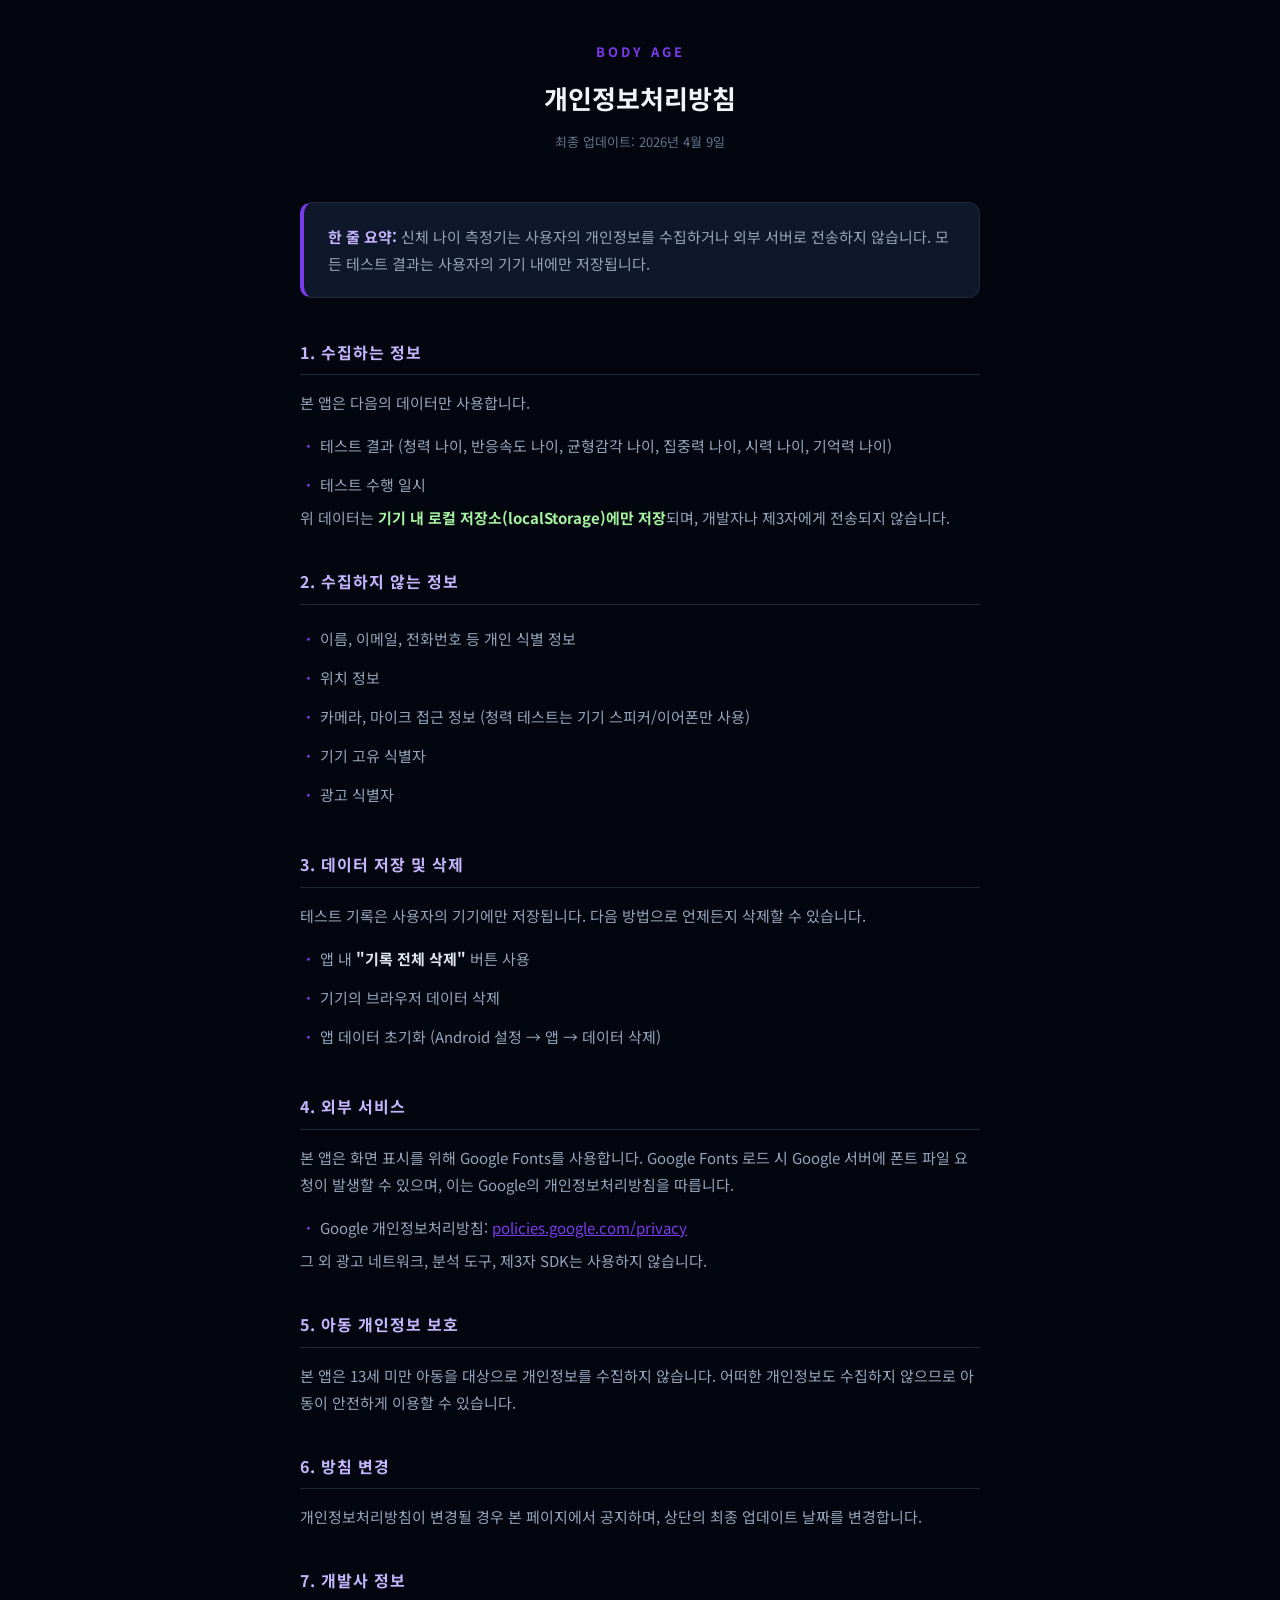
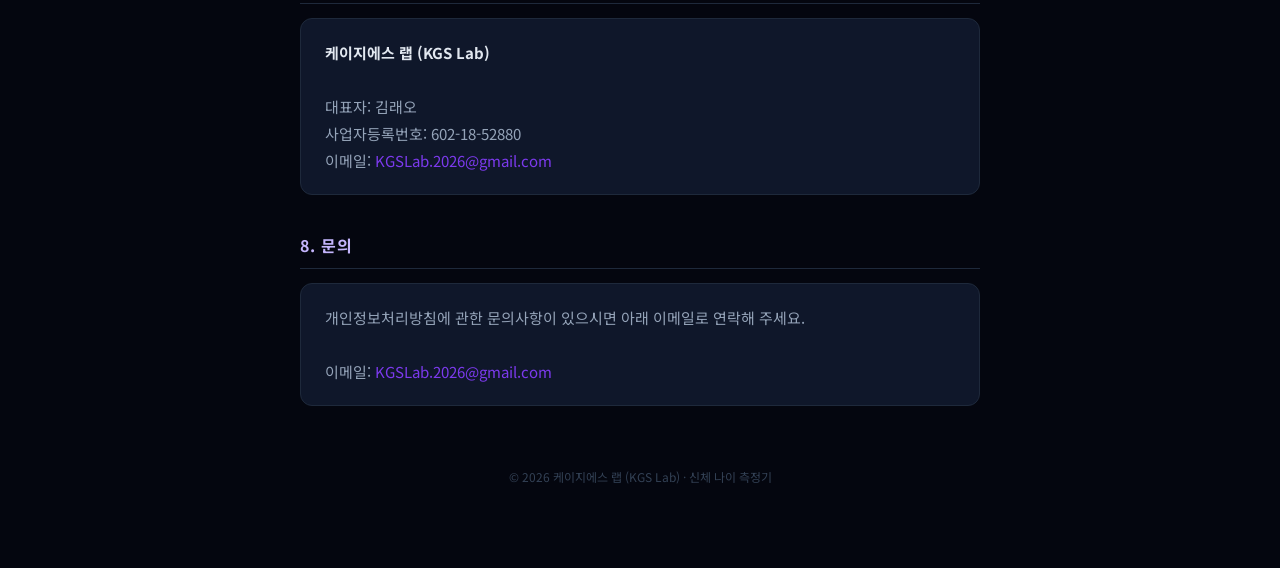
==== privacy.html @ 65163041 "Add files via upload" ====
<!DOCTYPE html>
<html lang="ko">
<head>
    <meta charset="UTF-8">
    <meta name="viewport" content="width=device-width, initial-scale=1.0">
    <title>개인정보처리방침 · 신체 나이 측정기</title>
    <link rel="preconnect" href="https://fonts.googleapis.com">
    <link rel="preconnect" href="https://fonts.gstatic.com" crossorigin>
    <link href="https://fonts.googleapis.com/css2?family=Noto+Sans+KR:wght@400;700&display=swap" rel="stylesheet">
    <style>
        *, *::before, *::after { box-sizing: border-box; margin: 0; padding: 0; }

        body {
            font-family: 'Noto Sans KR', sans-serif;
            background: #04060f;
            color: #e2e8f0;
            line-height: 1.8;
            padding: 40px 20px 80px;
        }

        .container {
            max-width: 680px;
            margin: 0 auto;
        }

        header {
            text-align: center;
            margin-bottom: 48px;
        }

        .app-name {
            font-size: 13px;
            font-weight: 700;
            letter-spacing: 3px;
            color: #7c3aed;
            text-transform: uppercase;
            margin-bottom: 12px;
        }

        h1 {
            font-size: 26px;
            font-weight: 700;
            color: #f1f5f9;
        }

        .updated {
            font-size: 13px;
            color: #64748b;
            margin-top: 8px;
        }

        .summary-box {
            background: #0f172a;
            border: 1px solid #1e293b;
            border-left: 4px solid #7c3aed;
            border-radius: 12px;
            padding: 20px 24px;
            margin-bottom: 40px;
            font-size: 15px;
            color: #94a3b8;
        }

        .summary-box strong {
            color: #c4b5fd;
        }

        section {
            margin-bottom: 36px;
        }

        h2 {
            font-size: 16px;
            font-weight: 700;
            color: #c4b5fd;
            letter-spacing: 1px;
            text-transform: uppercase;
            margin-bottom: 14px;
            padding-bottom: 8px;
            border-bottom: 1px solid #1e293b;
        }

        p {
            font-size: 15px;
            color: #94a3b8;
            margin-bottom: 10px;
        }

        ul {
            list-style: none;
            padding: 0;
        }

        ul li {
            font-size: 15px;
            color: #94a3b8;
            padding: 6px 0 6px 20px;
            position: relative;
        }

        ul li::before {
            content: '·';
            position: absolute;
            left: 6px;
            color: #7c3aed;
            font-weight: 700;
        }

        .highlight {
            color: #a5f3a0;
            font-weight: 700;
        }

        .contact-box {
            background: #0f172a;
            border: 1px solid #1e293b;
            border-radius: 12px;
            padding: 20px 24px;
            font-size: 15px;
            color: #94a3b8;
        }

        .contact-box a {
            color: #7c3aed;
            text-decoration: none;
        }

        footer {
            text-align: center;
            margin-top: 60px;
            font-size: 12px;
            color: #334155;
        }
    </style>
</head>
<body>
    <div class="container">
        <header>
            <div class="app-name">Body Age</div>
            <h1>개인정보처리방침</h1>
            <div class="updated">최종 업데이트: 2026년 4월 9일</div>
        </header>

        <div class="summary-box">
            <strong>한 줄 요약:</strong> 신체 나이 측정기는 사용자의 개인정보를 수집하거나 외부 서버로 전송하지 않습니다. 모든 테스트 결과는 사용자의 기기 내에만 저장됩니다.
        </div>

        <section>
            <h2>1. 수집하는 정보</h2>
            <p>본 앱은 다음의 데이터만 사용합니다.</p>
            <ul>
                <li>테스트 결과 (청력 나이, 반응속도 나이, 균형감각 나이, 집중력 나이, 시력 나이, 기억력 나이)</li>
                <li>테스트 수행 일시</li>
            </ul>
            <p>위 데이터는 <span class="highlight">기기 내 로컬 저장소(localStorage)에만 저장</span>되며, 개발자나 제3자에게 전송되지 않습니다.</p>
        </section>

        <section>
            <h2>2. 수집하지 않는 정보</h2>
            <ul>
                <li>이름, 이메일, 전화번호 등 개인 식별 정보</li>
                <li>위치 정보</li>
                <li>카메라, 마이크 접근 정보 (청력 테스트는 기기 스피커/이어폰만 사용)</li>
                <li>기기 고유 식별자</li>
                <li>광고 식별자</li>
            </ul>
        </section>

        <section>
            <h2>3. 데이터 저장 및 삭제</h2>
            <p>테스트 기록은 사용자의 기기에만 저장됩니다. 다음 방법으로 언제든지 삭제할 수 있습니다.</p>
            <ul>
                <li>앱 내 <strong style="color:#e2e8f0;">"기록 전체 삭제"</strong> 버튼 사용</li>
                <li>기기의 브라우저 데이터 삭제</li>
                <li>앱 데이터 초기화 (Android 설정 → 앱 → 데이터 삭제)</li>
            </ul>
        </section>

        <section>
            <h2>4. 외부 서비스</h2>
            <p>본 앱은 화면 표시를 위해 Google Fonts를 사용합니다. Google Fonts 로드 시 Google 서버에 폰트 파일 요청이 발생할 수 있으며, 이는 Google의 개인정보처리방침을 따릅니다.</p>
            <ul>
                <li>Google 개인정보처리방침: <a href="https://policies.google.com/privacy" style="color:#7c3aed;">policies.google.com/privacy</a></li>
            </ul>
            <p>그 외 광고 네트워크, 분석 도구, 제3자 SDK는 사용하지 않습니다.</p>
        </section>

        <section>
            <h2>5. 아동 개인정보 보호</h2>
            <p>본 앱은 13세 미만 아동을 대상으로 개인정보를 수집하지 않습니다. 어떠한 개인정보도 수집하지 않으므로 아동이 안전하게 이용할 수 있습니다.</p>
        </section>

        <section>
            <h2>6. 방침 변경</h2>
            <p>개인정보처리방침이 변경될 경우 본 페이지에서 공지하며, 상단의 최종 업데이트 날짜를 변경합니다.</p>
        </section>

        <section>
            <h2>7. 개발사 정보</h2>
            <div class="contact-box">
                <strong style="color:#e2e8f0;">케이지에스 랩 (KGS Lab)</strong><br><br>
                대표자: 김래오<br>
                사업자등록번호: 602-18-52880<br>
                이메일: <a href="mailto:KGSLab.2026@gmail.com">KGSLab.2026@gmail.com</a>
            </div>
        </section>

        <section>
            <h2>8. 문의</h2>
            <div class="contact-box">
                개인정보처리방침에 관한 문의사항이 있으시면 아래 이메일로 연락해 주세요.<br><br>
                이메일: <a href="mailto:KGSLab.2026@gmail.com">KGSLab.2026@gmail.com</a>
            </div>
        </section>

        <footer>
            © 2026 케이지에스 랩 (KGS Lab) · 신체 나이 측정기
        </footer>
    </div>
</body>
</html>
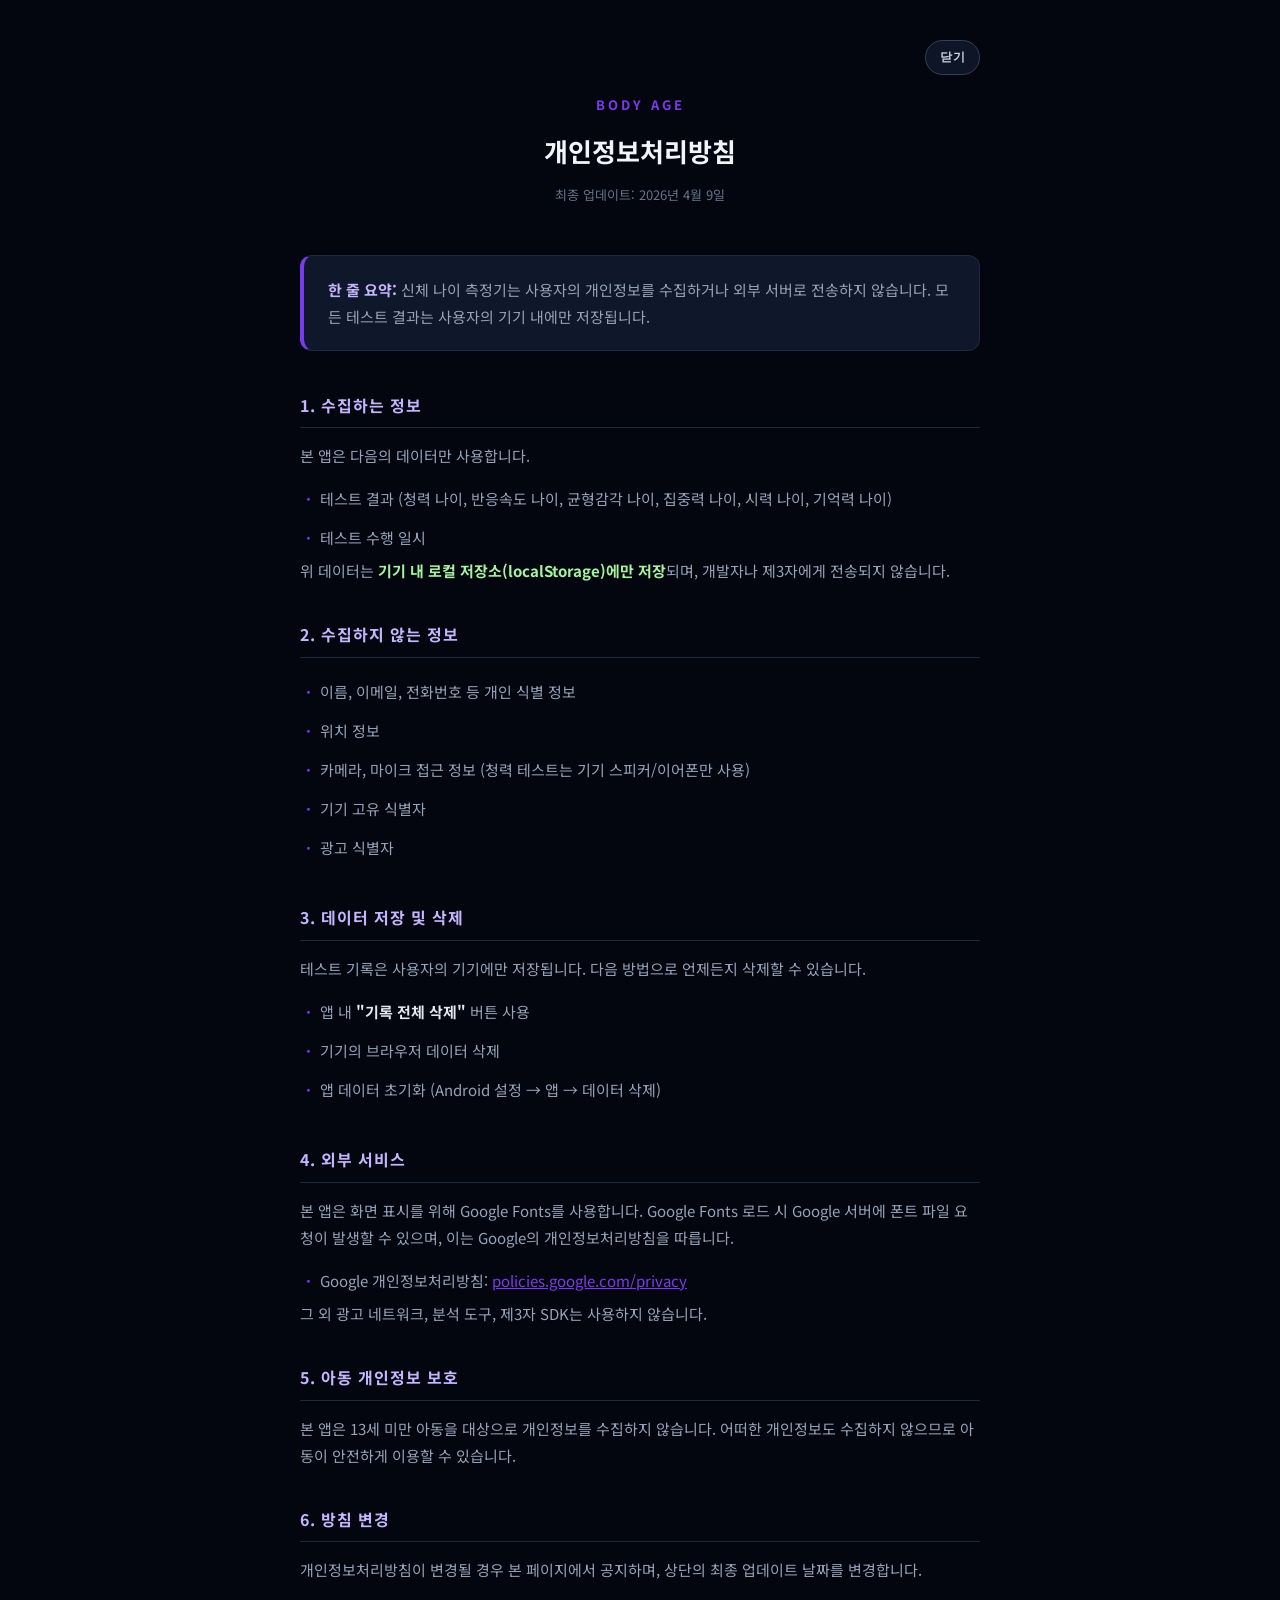
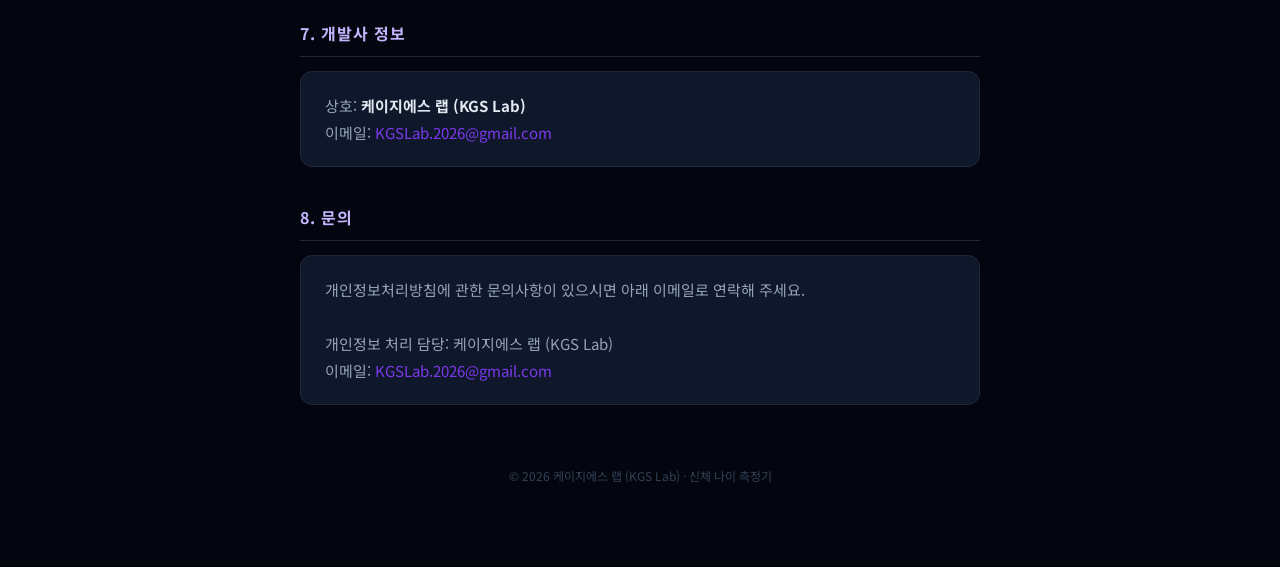
==== commit 2cd806a7: "Add files via upload" ====
--- a/privacy.html
+++ b/privacy.html
@@ -23,6 +23,35 @@
             margin: 0 auto;
         }
 
+        .top-actions {
+            display: flex;
+            justify-content: flex-end;
+            margin-bottom: 18px;
+        }
+
+        .btn-close {
+            border: 1px solid #334155;
+            background: rgba(15, 23, 42, 0.9);
+            color: #cbd5e1;
+            border-radius: 999px;
+            padding: 8px 14px;
+            font-size: 12px;
+            font-weight: 700;
+            letter-spacing: 0.3px;
+            cursor: pointer;
+            transition: all 0.15s ease;
+        }
+
+        .btn-close:hover {
+            border-color: #7c3aed;
+            color: #e2e8f0;
+            background: rgba(124, 58, 237, 0.14);
+        }
+
+        .btn-close:active {
+            transform: scale(0.97);
+        }
+
         header {
             text-align: center;
             margin-bottom: 48px;
@@ -134,6 +163,10 @@
 </head>
 <body>
     <div class="container">
+        <div class="top-actions">
+            <button class="btn-close" id="btn-close" type="button" aria-label="창 닫기">닫기</button>
+        </div>
+
         <header>
             <div class="app-name">Body Age</div>
             <h1>개인정보처리방침</h1>
@@ -197,9 +230,7 @@
         <section>
             <h2>7. 개발사 정보</h2>
             <div class="contact-box">
-                <strong style="color:#e2e8f0;">케이지에스 랩 (KGS Lab)</strong><br><br>
-                대표자: 김래오<br>
-                사업자등록번호: 602-18-52880<br>
+                상호: <strong style="color:#e2e8f0;">케이지에스 랩 (KGS Lab)</strong><br>
                 이메일: <a href="mailto:KGSLab.2026@gmail.com">KGSLab.2026@gmail.com</a>
             </div>
         </section>
@@ -208,6 +239,7 @@
             <h2>8. 문의</h2>
             <div class="contact-box">
                 개인정보처리방침에 관한 문의사항이 있으시면 아래 이메일로 연락해 주세요.<br><br>
+                개인정보 처리 담당: 케이지에스 랩 (KGS Lab)<br>
                 이메일: <a href="mailto:KGSLab.2026@gmail.com">KGSLab.2026@gmail.com</a>
             </div>
         </section>
@@ -216,5 +248,24 @@
             © 2026 케이지에스 랩 (KGS Lab) · 신체 나이 측정기
         </footer>
     </div>
+
+    <script>
+        const closeBtn = document.getElementById('btn-close');
+        if (closeBtn) {
+            closeBtn.addEventListener('click', () => {
+                if (window.opener) {
+                    window.close();
+                    return;
+                }
+
+                if (window.history.length > 1) {
+                    window.history.back();
+                    return;
+                }
+
+                window.location.href = './index.html';
+            });
+        }
+    </script>
 </body>
 </html>
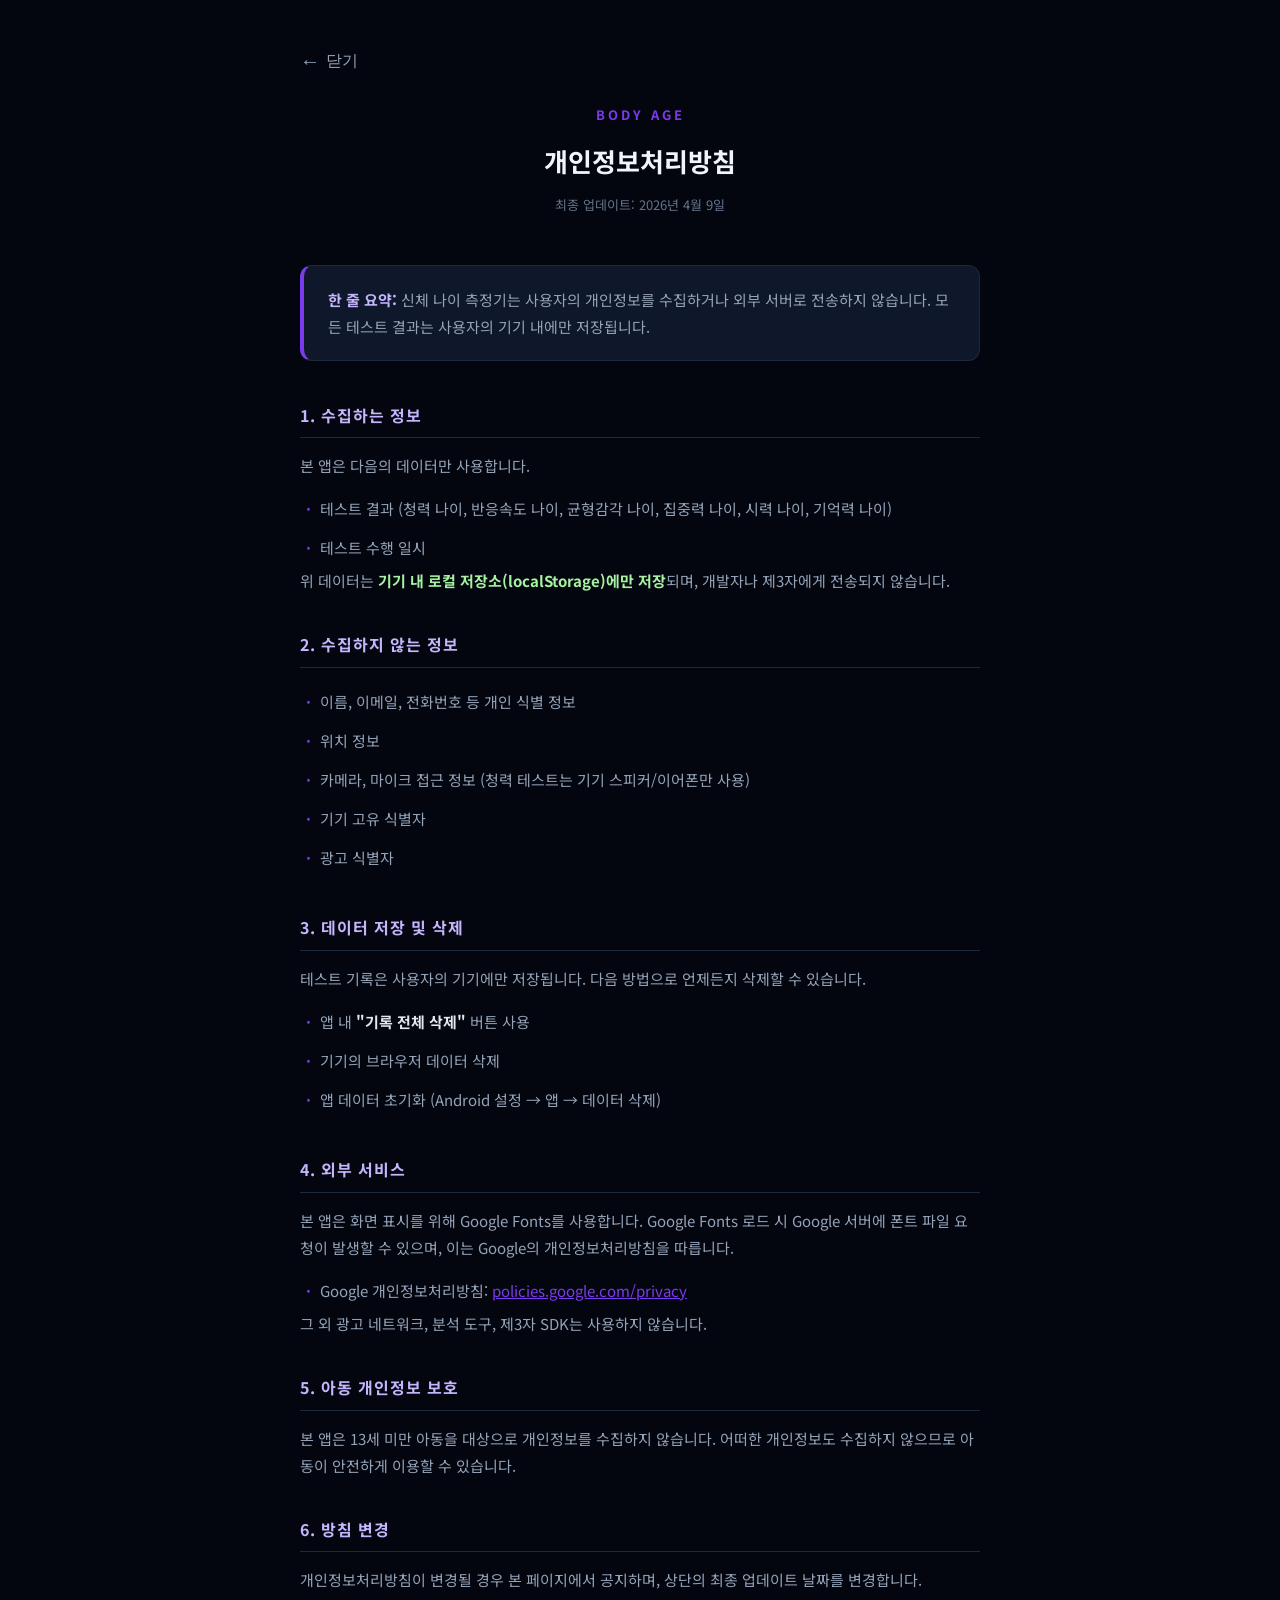
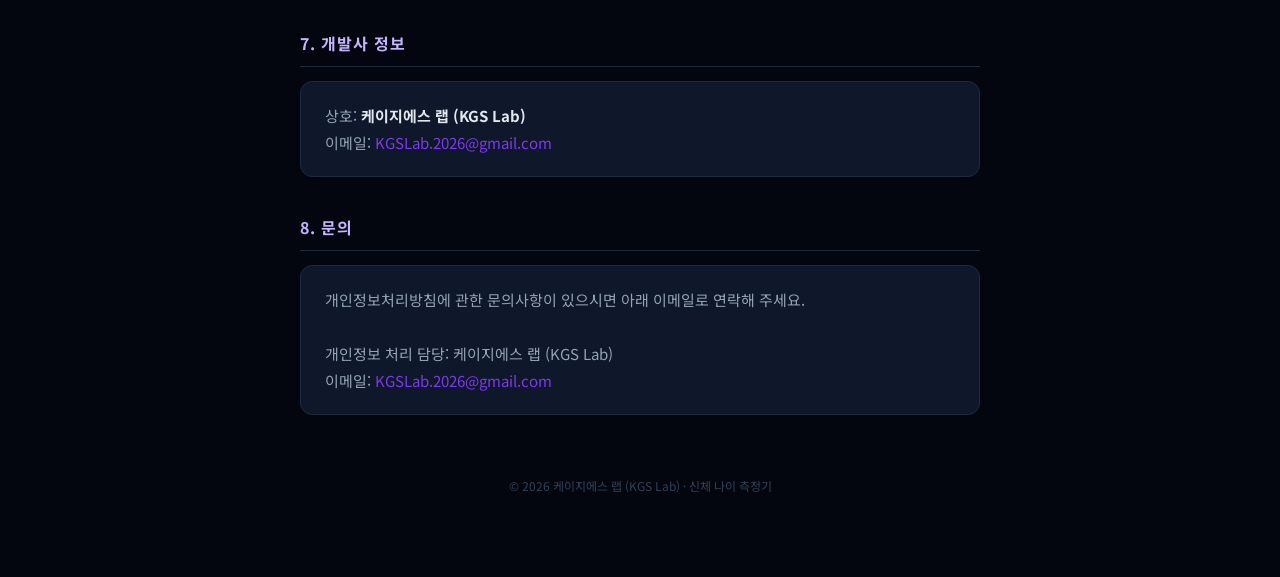
==== commit 0bf1008d: "Add files via upload" ====
--- a/privacy.html
+++ b/privacy.html
@@ -24,22 +24,31 @@
         }
 
         .top-actions {
+            position: sticky;
+            top: 0;
             display: flex;
-            justify-content: flex-end;
-            margin-bottom: 18px;
+            justify-content: flex-start;
+            padding: 10px 0;
+            background: #04060f;
+            z-index: 10;
+            margin-bottom: 20px;
         }
 
         .btn-close {
-            border: 1px solid #334155;
-            background: rgba(15, 23, 42, 0.9);
-            color: #cbd5e1;
-            border-radius: 999px;
-            padding: 8px 14px;
-            font-size: 12px;
-            font-weight: 700;
-            letter-spacing: 0.3px;
+            background: none;
+            border: none;
+            color: #94a3b8;
+            font-size: 16px;
+            font-weight: 500;
             cursor: pointer;
-            transition: all 0.15s ease;
+            display: flex;
+            align-items: center;
+            gap: 6px;
+        }
+
+        .btn-close::before {
+            content: '←';
+            font-size: 20px;
         }
 
         .btn-close:hover {
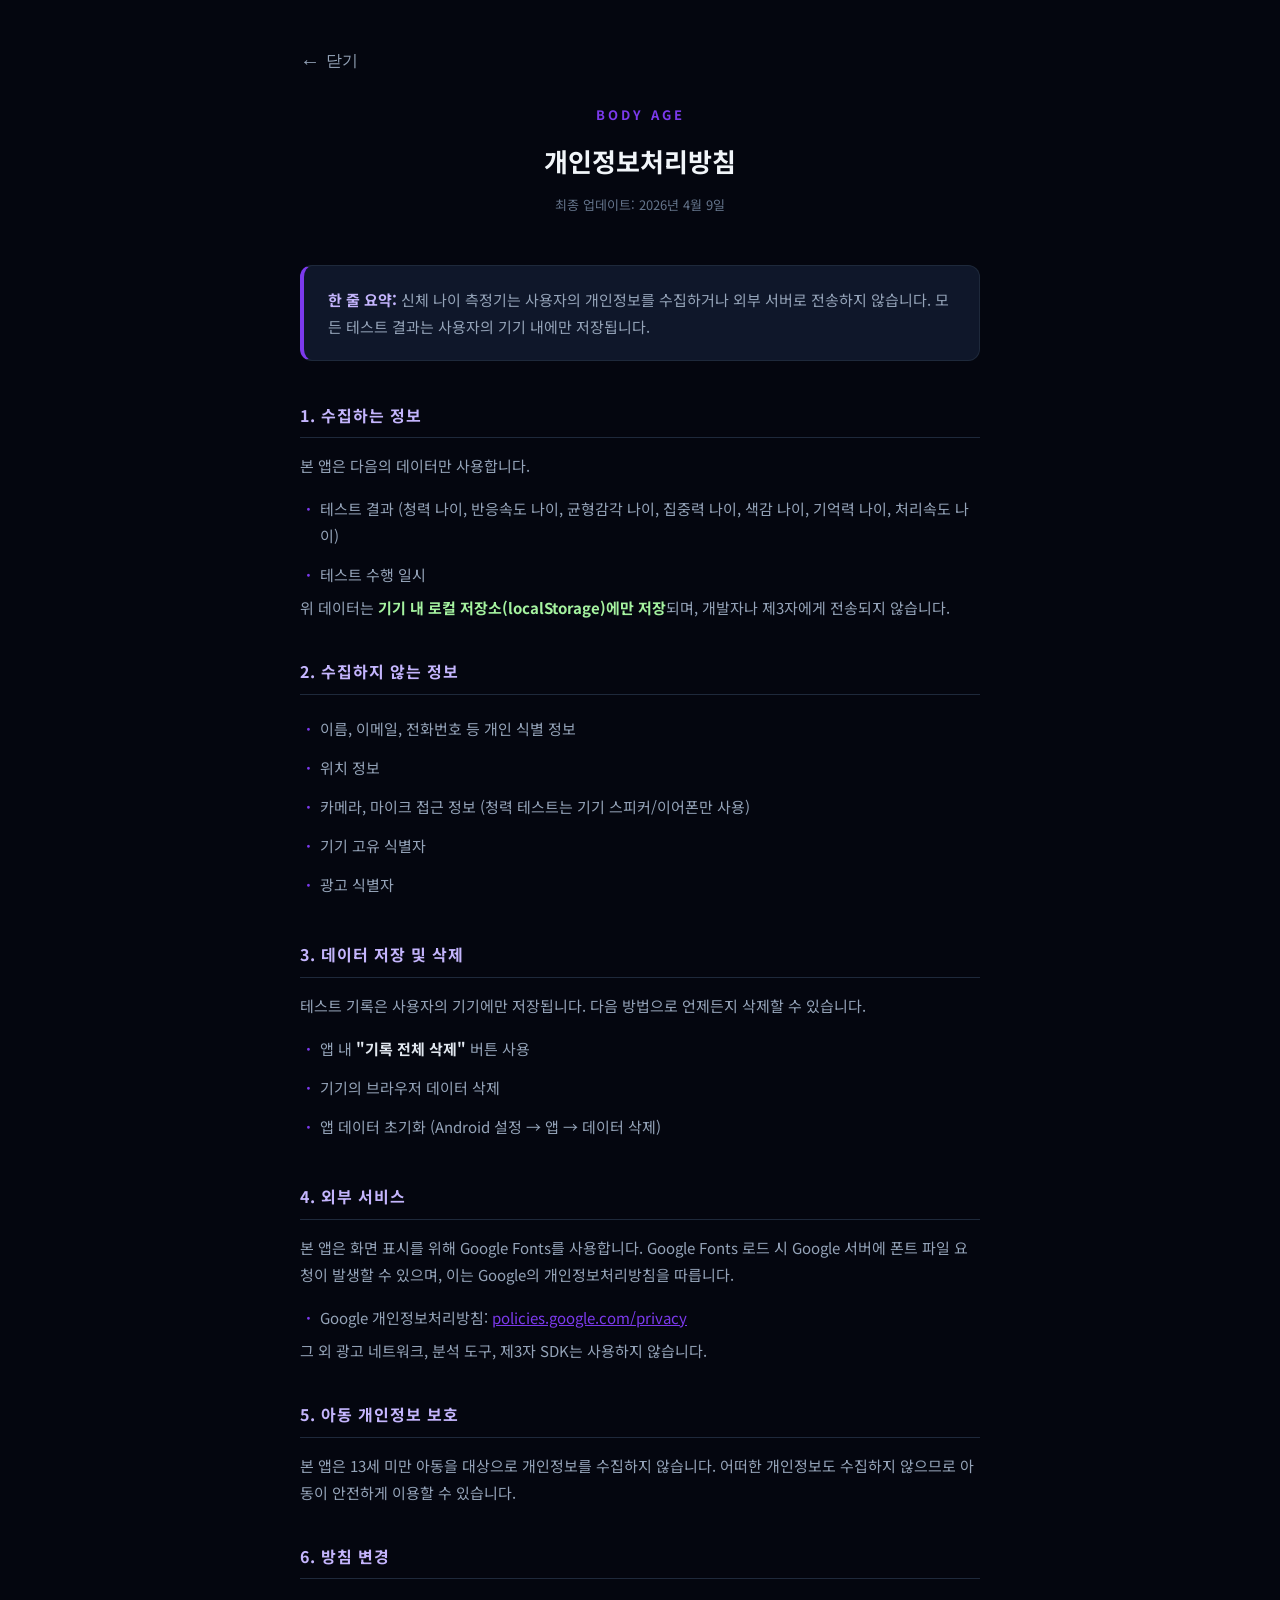
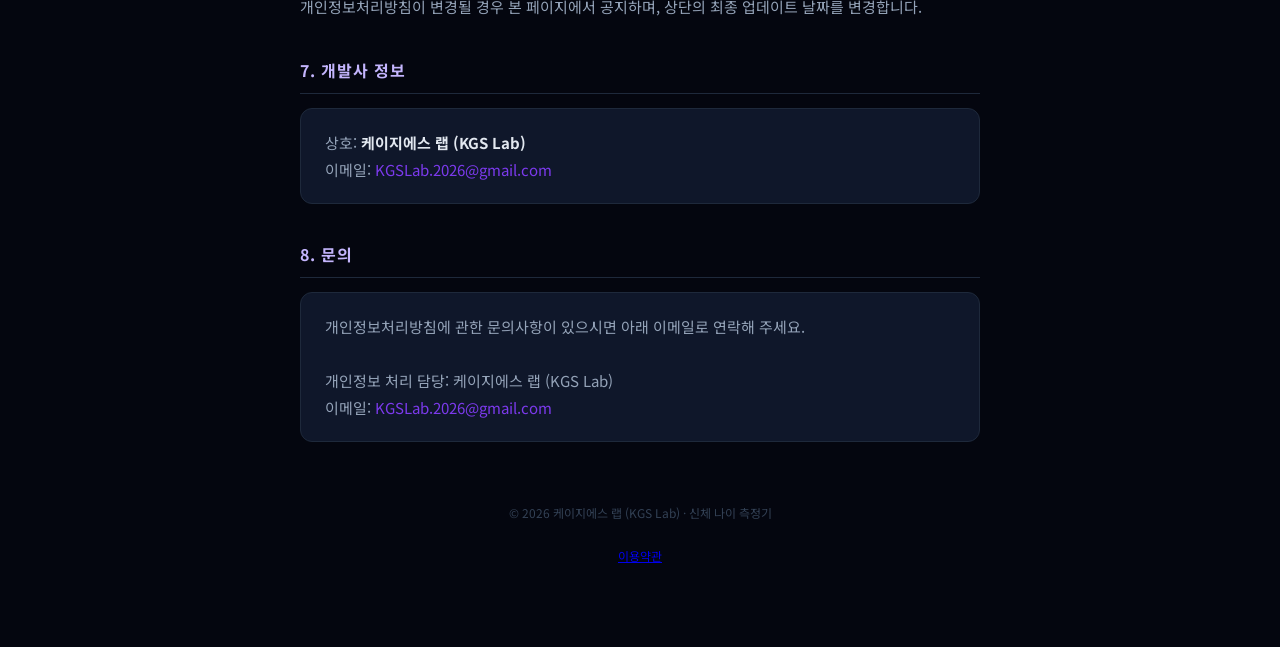
==== commit 5f0e6c34: "Add files via upload" ====
--- a/privacy.html
+++ b/privacy.html
@@ -190,7 +190,7 @@
             <h2>1. 수집하는 정보</h2>
             <p>본 앱은 다음의 데이터만 사용합니다.</p>
             <ul>
-                <li>테스트 결과 (청력 나이, 반응속도 나이, 균형감각 나이, 집중력 나이, 시력 나이, 기억력 나이)</li>
+                <li>테스트 결과 (청력 나이, 반응속도 나이, 균형감각 나이, 집중력 나이, 색감 나이, 기억력 나이, 처리속도 나이)</li>
                 <li>테스트 수행 일시</li>
             </ul>
             <p>위 데이터는 <span class="highlight">기기 내 로컬 저장소(localStorage)에만 저장</span>되며, 개발자나 제3자에게 전송되지 않습니다.</p>
@@ -255,6 +255,8 @@
 
         <footer>
             © 2026 케이지에스 랩 (KGS Lab) · 신체 나이 측정기
+            <br><br>
+            <a href="terms.html">이용약관</a>
         </footer>
     </div>
 
